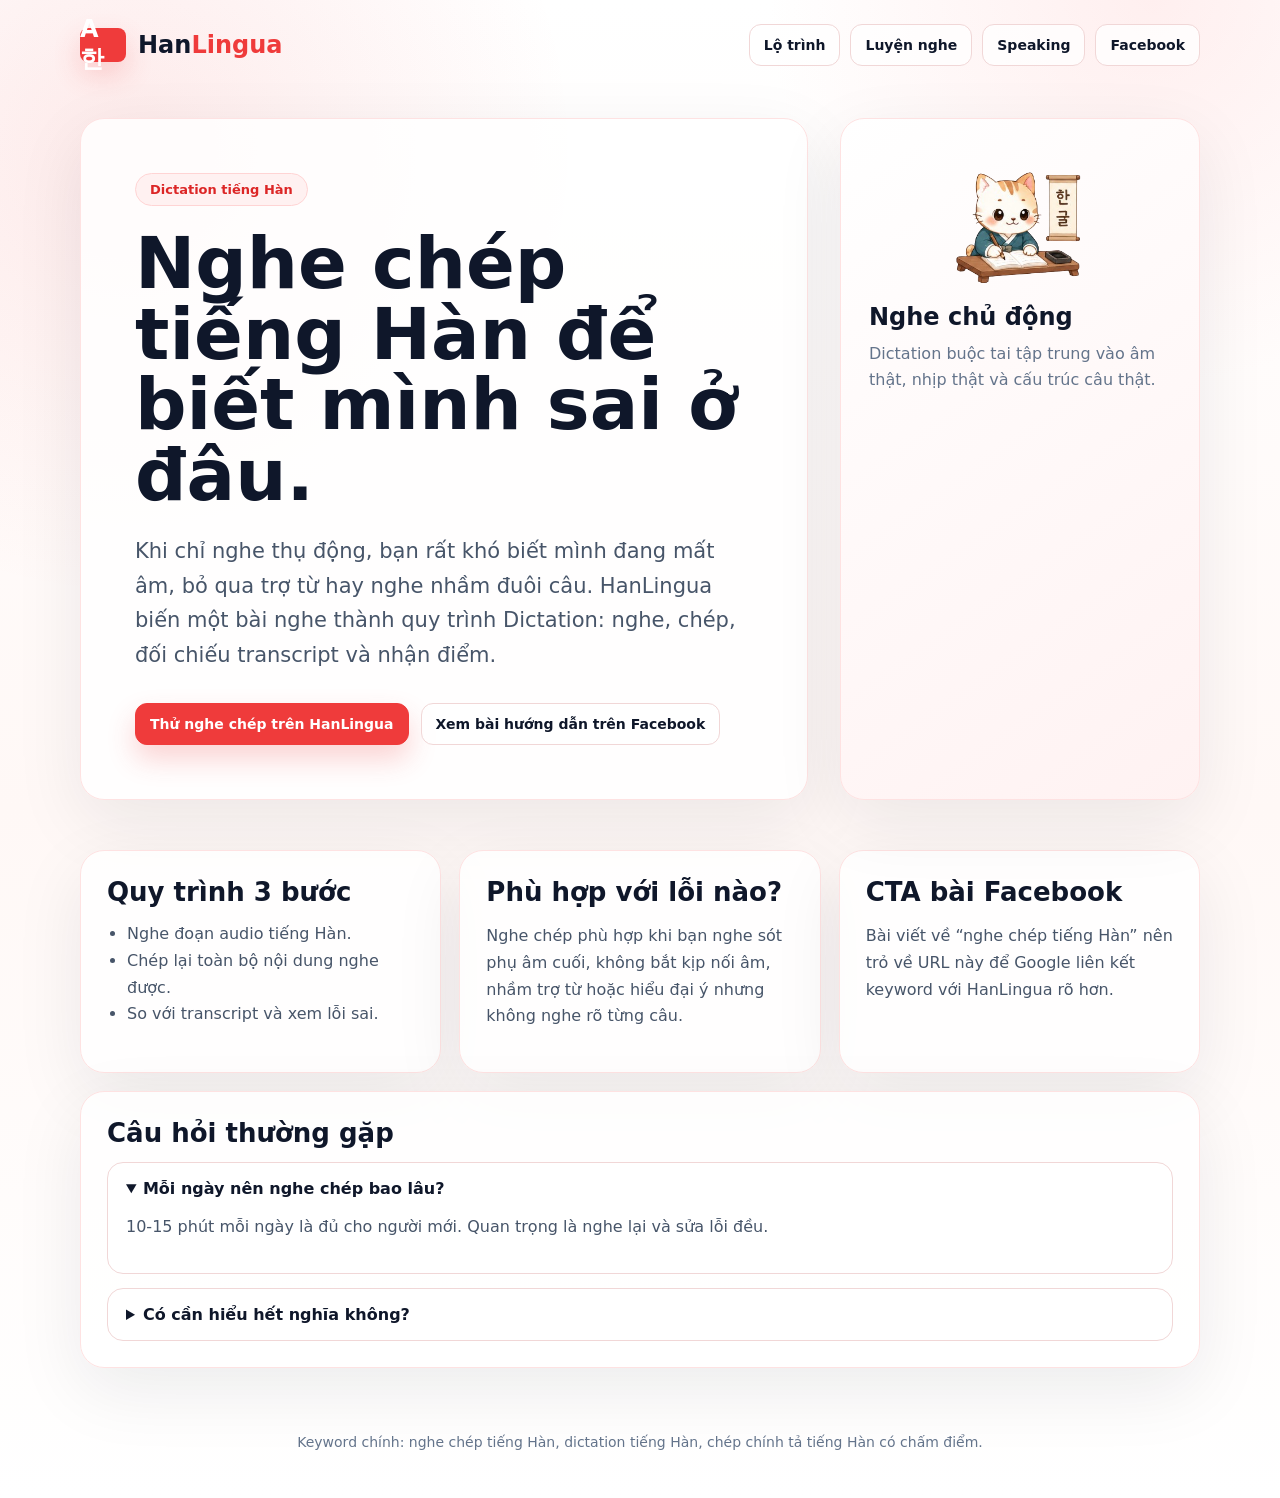
==== frontend/nghe-chep-tieng-han/index.html @ a91da26f "Update SEO" ====
<!DOCTYPE html>
<html lang="vi">
<head>
  <meta charset="UTF-8">
  <meta name="viewport" content="width=device-width, initial-scale=1.0">
  <title>Nghe chép tiếng Hàn có chấm điểm bằng AI - HanLingua</title>
  <meta name="description" content="Luyện nghe chép tiếng Hàn qua Dictation với HanLingua: nghe audio, gõ lại nội dung, so với transcript và nhận phân tích lỗi sai bằng AI.">
  <meta name="robots" content="index,follow,max-image-preview:large">
  <link rel="canonical" href="https://han-lingua.vercel.app/nghe-chep-tieng-han">
  <meta property="og:title" content="Nghe chép tiếng Hàn có chấm điểm bằng AI - HanLingua">
  <meta property="og:description" content="Dictation tiếng Hàn giúp bạn nghe kỹ hơn, phát hiện lỗi sai và luyện lại đúng trọng tâm.">
  <meta property="og:url" content="https://han-lingua.vercel.app/nghe-chep-tieng-han">
  <meta property="og:image" content="https://han-lingua.vercel.app/assets/img_12.png">
  <link rel="stylesheet" href="../css/seo-pages.css">
</head>
<body>
  <header class="seo-shell seo-header">
    <a class="seo-brand" href="/"><span class="seo-logo">A 한</span><span>Han<span>Lingua</span></span></a>
    <nav class="seo-nav"><a href="/hoc-tieng-han">Lộ trình</a><a href="/luyen-nghe-tieng-han">Luyện nghe</a><a href="/luyen-noi-tieng-han-ai">Speaking</a><a href="https://www.facebook.com/hanlingua" rel="me noopener">Facebook</a></nav>
  </header>
  <main class="seo-shell">
    <section class="seo-hero">
      <div class="seo-hero-card">
        <div class="seo-kicker">Dictation tiếng Hàn</div>
        <h1>Nghe chép tiếng Hàn để biết mình sai ở đâu.</h1>
        <p class="seo-lead">Khi chỉ nghe thụ động, bạn rất khó biết mình đang mất âm, bỏ qua trợ từ hay nghe nhầm đuôi câu. HanLingua biến một bài nghe thành quy trình Dictation: nghe, chép, đối chiếu transcript và nhận điểm.</p>
        <div class="seo-actions">
          <a class="seo-btn seo-btn-primary" href="/?utm_source=seo_page&utm_medium=cta&utm_campaign=dictation">Thử nghe chép trên HanLingua</a>
          <a class="seo-btn" href="https://www.facebook.com/hanlingua" rel="noopener">Xem bài hướng dẫn trên Facebook</a>
        </div>
      </div>
      <aside class="seo-side-card"><img src="../assets/img_12.png" alt="Nghe chép tiếng Hàn HanLingua"><h2>Nghe chủ động</h2><p>Dictation buộc tai tập trung vào âm thật, nhịp thật và cấu trúc câu thật.</p></aside>
    </section>
    <section class="seo-grid">
      <article class="seo-section"><h2>Quy trình 3 bước</h2><ul><li>Nghe đoạn audio tiếng Hàn.</li><li>Chép lại toàn bộ nội dung nghe được.</li><li>So với transcript và xem lỗi sai.</li></ul></article>
      <article class="seo-section"><h2>Phù hợp với lỗi nào?</h2><p>Nghe chép phù hợp khi bạn nghe sót phụ âm cuối, không bắt kịp nối âm, nhầm trợ từ hoặc hiểu đại ý nhưng không nghe rõ từng câu.</p></article>
      <article class="seo-section"><h2>CTA bài Facebook</h2><p>Bài viết về “nghe chép tiếng Hàn” nên trỏ về URL này để Google liên kết keyword với HanLingua rõ hơn.</p></article>
      <article class="seo-section seo-wide"><h2>Câu hỏi thường gặp</h2><div class="seo-faq"><details open><summary>Mỗi ngày nên nghe chép bao lâu?</summary><p>10-15 phút mỗi ngày là đủ cho người mới. Quan trọng là nghe lại và sửa lỗi đều.</p></details><details><summary>Có cần hiểu hết nghĩa không?</summary><p>Không cần hiểu hết ngay. Mục tiêu đầu tiên là nhận diện âm và cấu trúc câu, sau đó mới xem nghĩa.</p></details></div></article>
    </section>
  </main>
  <footer class="seo-shell seo-footer">Keyword chính: nghe chép tiếng Hàn, dictation tiếng Hàn, chép chính tả tiếng Hàn có chấm điểm.</footer>
</body>
</html>
---- frontend/css/seo-pages.css ----
:root {
  --red: #ef3b3b;
  --dark: #0f172a;
  --muted: #64748b;
  --line: #fee2e2;
  --soft: #fff7f5;
}

* {
  box-sizing: border-box;
}

body {
  margin: 0;
  font-family: Inter, ui-sans-serif, system-ui, -apple-system, BlinkMacSystemFont, "Segoe UI", sans-serif;
  color: var(--dark);
  background:
    radial-gradient(circle at 10% 10%, rgba(239, 59, 59, 0.10), transparent 28rem),
    radial-gradient(circle at 90% 0%, rgba(255, 198, 198, 0.28), transparent 24rem),
    linear-gradient(180deg, #fff, #fff8f6 54%, #fff);
}

a {
  color: inherit;
  text-decoration: none;
}

.seo-shell {
  width: min(1120px, calc(100% - 32px));
  margin: 0 auto;
}

.seo-header {
  display: flex;
  align-items: center;
  justify-content: space-between;
  gap: 16px;
  padding: 24px 0;
}

.seo-brand {
  display: flex;
  align-items: center;
  gap: 12px;
  font-weight: 900;
  font-size: 24px;
}

.seo-logo {
  display: inline-flex;
  align-items: center;
  justify-content: center;
  width: 46px;
  height: 34px;
  border-radius: 8px;
  background: var(--red);
  color: #fff;
  box-shadow: 0 12px 28px rgba(239, 59, 59, 0.20);
}

.seo-brand span span {
  color: var(--red);
}

.seo-nav {
  display: flex;
  flex-wrap: wrap;
  align-items: center;
  justify-content: flex-end;
  gap: 10px;
}

.seo-nav a,
.seo-btn {
  display: inline-flex;
  align-items: center;
  justify-content: center;
  min-height: 42px;
  border-radius: 12px;
  border: 1px solid #f1d7d7;
  background: rgba(255, 255, 255, 0.78);
  padding: 10px 14px;
  font-weight: 800;
  font-size: 14px;
}

.seo-btn-primary {
  background: var(--red);
  color: #fff;
  border-color: var(--red);
  box-shadow: 0 14px 28px rgba(239, 59, 59, 0.22);
}

.seo-hero {
  display: grid;
  grid-template-columns: minmax(0, 1.2fr) 360px;
  gap: 32px;
  align-items: stretch;
  padding: 28px 0 42px;
}

.seo-hero-card,
.seo-side-card,
.seo-section {
  border: 1px solid var(--line);
  background: rgba(255, 255, 255, 0.86);
  border-radius: 24px;
  box-shadow: 0 22px 70px rgba(15, 23, 42, 0.08);
}

.seo-hero-card {
  padding: clamp(28px, 5vw, 54px);
}

.seo-kicker {
  display: inline-flex;
  align-items: center;
  border-radius: 999px;
  background: #fff1f1;
  color: #dc2626;
  border: 1px solid #ffd4d4;
  padding: 8px 14px;
  font-size: 13px;
  font-weight: 900;
  margin-bottom: 22px;
}

h1 {
  margin: 0;
  max-width: 780px;
  font-size: clamp(38px, 7vw, 72px);
  line-height: 0.98;
  letter-spacing: 0;
}

.seo-lead {
  max-width: 740px;
  color: #475569;
  font-size: clamp(18px, 2vw, 21px);
  line-height: 1.65;
  margin: 24px 0 0;
}

.seo-actions {
  display: flex;
  flex-wrap: wrap;
  gap: 12px;
  margin-top: 30px;
}

.seo-side-card {
  position: relative;
  overflow: hidden;
  padding: 28px;
  background: linear-gradient(145deg, #fff, #fff2f2);
}

.seo-side-card img {
  width: 160px;
  max-width: 70%;
  display: block;
  margin: 10px auto 18px;
}

.seo-side-card h2 {
  margin: 0 0 10px;
  font-size: 24px;
}

.seo-side-card p {
  margin: 0;
  color: var(--muted);
  line-height: 1.6;
}

.seo-grid {
  display: grid;
  grid-template-columns: repeat(3, minmax(0, 1fr));
  gap: 18px;
  margin: 8px 0 32px;
}

.seo-section {
  padding: 26px;
}

.seo-section h2 {
  margin: 0 0 14px;
  font-size: 26px;
}

.seo-section p,
.seo-section li {
  color: #475569;
  line-height: 1.68;
  font-size: 16px;
}

.seo-section ul {
  padding-left: 20px;
  margin: 12px 0 0;
}

.seo-wide {
  grid-column: 1 / -1;
}

.seo-faq {
  display: grid;
  gap: 14px;
}

.seo-faq details {
  border: 1px solid #f1d7d7;
  border-radius: 16px;
  background: #fff;
  padding: 16px 18px;
}

.seo-faq summary {
  cursor: pointer;
  font-weight: 900;
}

.seo-footer {
  padding: 34px 0 48px;
  color: #64748b;
  font-size: 14px;
  text-align: center;
}

@media (max-width: 900px) {
  .seo-header,
  .seo-hero {
    grid-template-columns: 1fr;
  }

  .seo-header {
    align-items: flex-start;
    flex-direction: column;
  }

  .seo-nav {
    justify-content: flex-start;
  }

  .seo-grid {
    grid-template-columns: 1fr;
  }
}
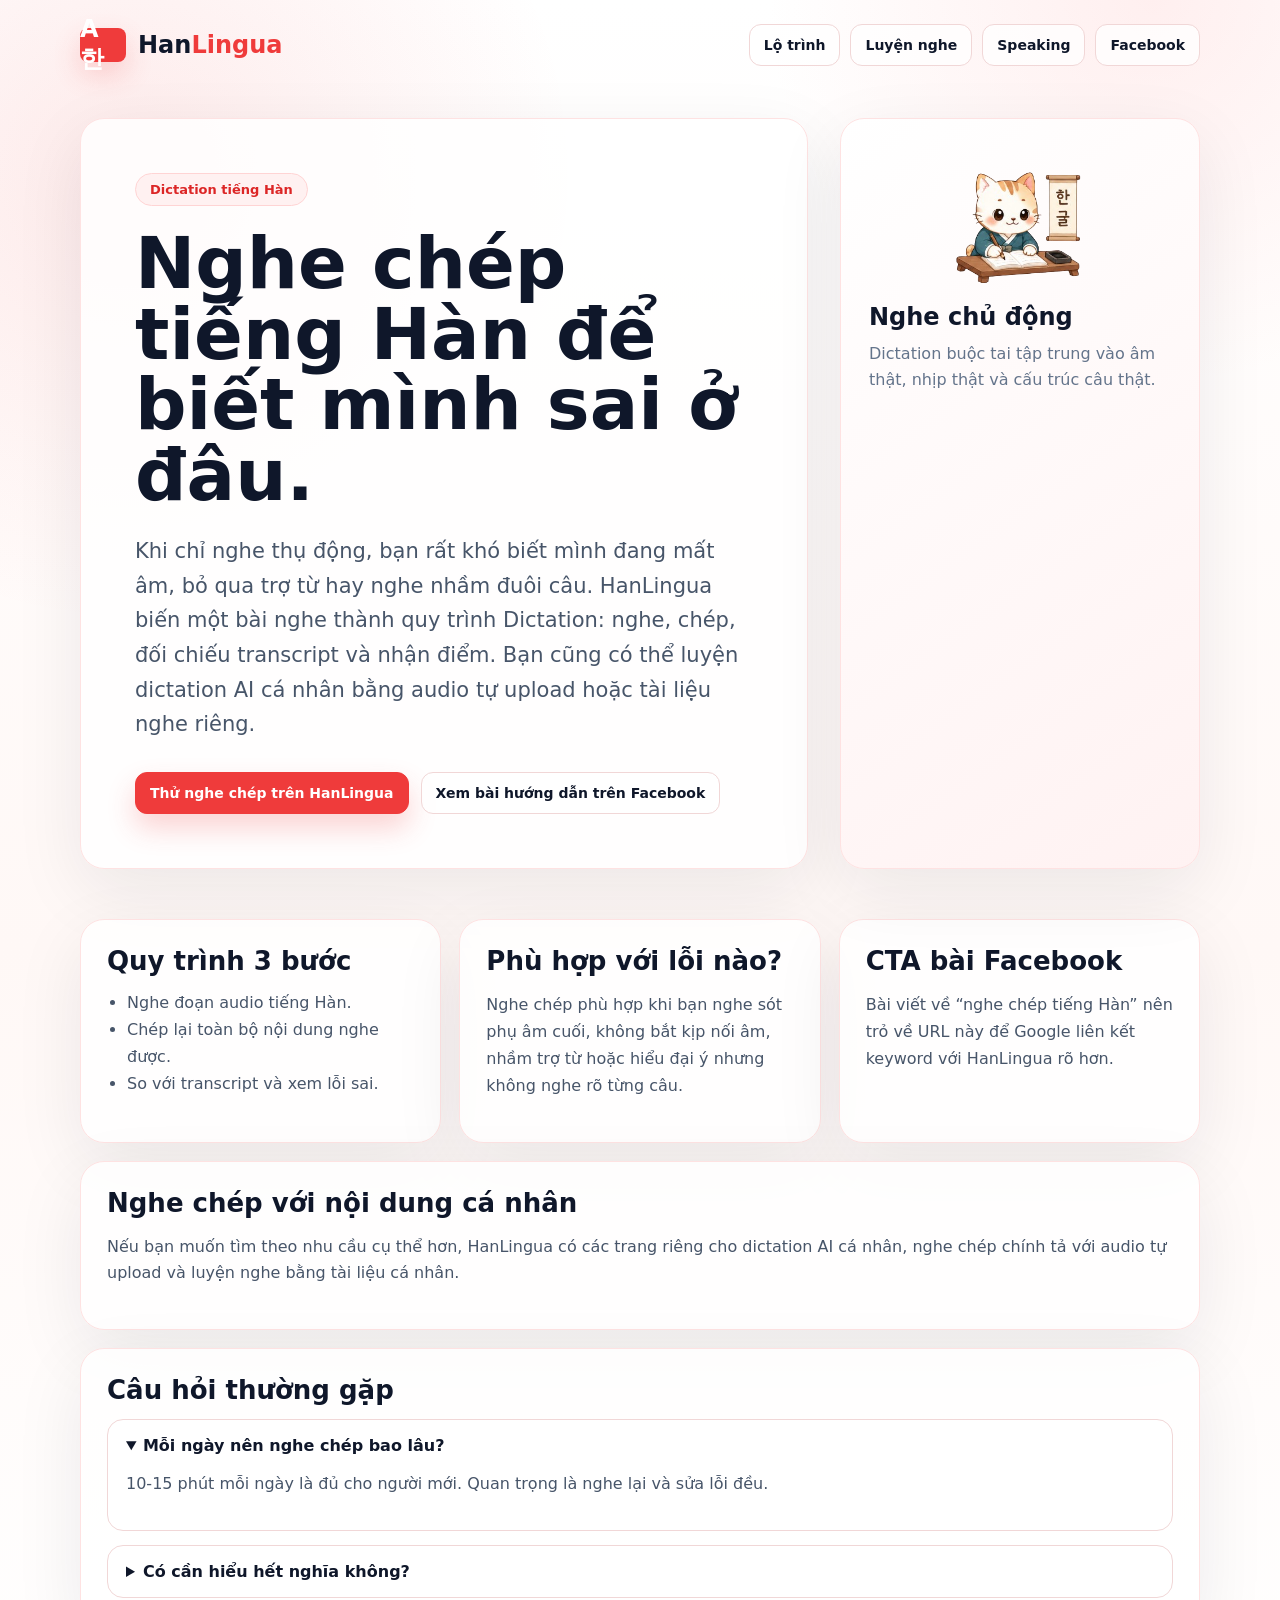
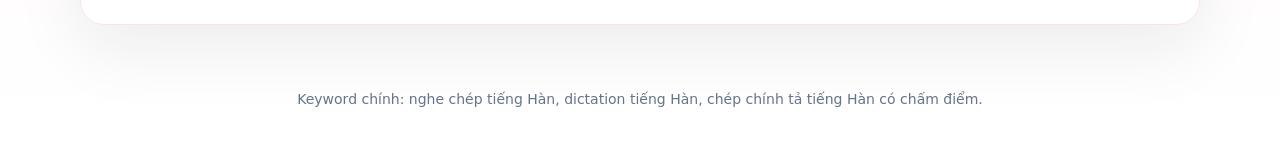
==== commit 8604f740: "Update SEO" ====
--- a/frontend/nghe-chep-tieng-han/index.html
+++ b/frontend/nghe-chep-tieng-han/index.html
@@ -23,7 +23,7 @@
       <div class="seo-hero-card">
         <div class="seo-kicker">Dictation tiếng Hàn</div>
         <h1>Nghe chép tiếng Hàn để biết mình sai ở đâu.</h1>
-        <p class="seo-lead">Khi chỉ nghe thụ động, bạn rất khó biết mình đang mất âm, bỏ qua trợ từ hay nghe nhầm đuôi câu. HanLingua biến một bài nghe thành quy trình Dictation: nghe, chép, đối chiếu transcript và nhận điểm.</p>
+        <p class="seo-lead">Khi chỉ nghe thụ động, bạn rất khó biết mình đang mất âm, bỏ qua trợ từ hay nghe nhầm đuôi câu. HanLingua biến một bài nghe thành quy trình Dictation: nghe, chép, đối chiếu transcript và nhận điểm. Bạn cũng có thể luyện dictation AI cá nhân bằng audio tự upload hoặc tài liệu nghe riêng.</p>
         <div class="seo-actions">
           <a class="seo-btn seo-btn-primary" href="/?utm_source=seo_page&utm_medium=cta&utm_campaign=dictation">Thử nghe chép trên HanLingua</a>
           <a class="seo-btn" href="https://www.facebook.com/hanlingua" rel="noopener">Xem bài hướng dẫn trên Facebook</a>
@@ -35,6 +35,7 @@
       <article class="seo-section"><h2>Quy trình 3 bước</h2><ul><li>Nghe đoạn audio tiếng Hàn.</li><li>Chép lại toàn bộ nội dung nghe được.</li><li>So với transcript và xem lỗi sai.</li></ul></article>
       <article class="seo-section"><h2>Phù hợp với lỗi nào?</h2><p>Nghe chép phù hợp khi bạn nghe sót phụ âm cuối, không bắt kịp nối âm, nhầm trợ từ hoặc hiểu đại ý nhưng không nghe rõ từng câu.</p></article>
       <article class="seo-section"><h2>CTA bài Facebook</h2><p>Bài viết về “nghe chép tiếng Hàn” nên trỏ về URL này để Google liên kết keyword với HanLingua rõ hơn.</p></article>
+      <article class="seo-section seo-wide"><h2>Nghe chép với nội dung cá nhân</h2><p>Nếu bạn muốn tìm theo nhu cầu cụ thể hơn, HanLingua có các trang riêng cho <a href="/dictation-ai-ca-nhan">dictation AI cá nhân</a>, <a href="/nghe-chep-chinh-ta-audio-tu-upload">nghe chép chính tả với audio tự upload</a> và <a href="/luyen-nghe-tai-lieu-ca-nhan">luyện nghe bằng tài liệu cá nhân</a>.</p></article>
       <article class="seo-section seo-wide"><h2>Câu hỏi thường gặp</h2><div class="seo-faq"><details open><summary>Mỗi ngày nên nghe chép bao lâu?</summary><p>10-15 phút mỗi ngày là đủ cho người mới. Quan trọng là nghe lại và sửa lỗi đều.</p></details><details><summary>Có cần hiểu hết nghĩa không?</summary><p>Không cần hiểu hết ngay. Mục tiêu đầu tiên là nhận diện âm và cấu trúc câu, sau đó mới xem nghĩa.</p></details></div></article>
     </section>
   </main>
